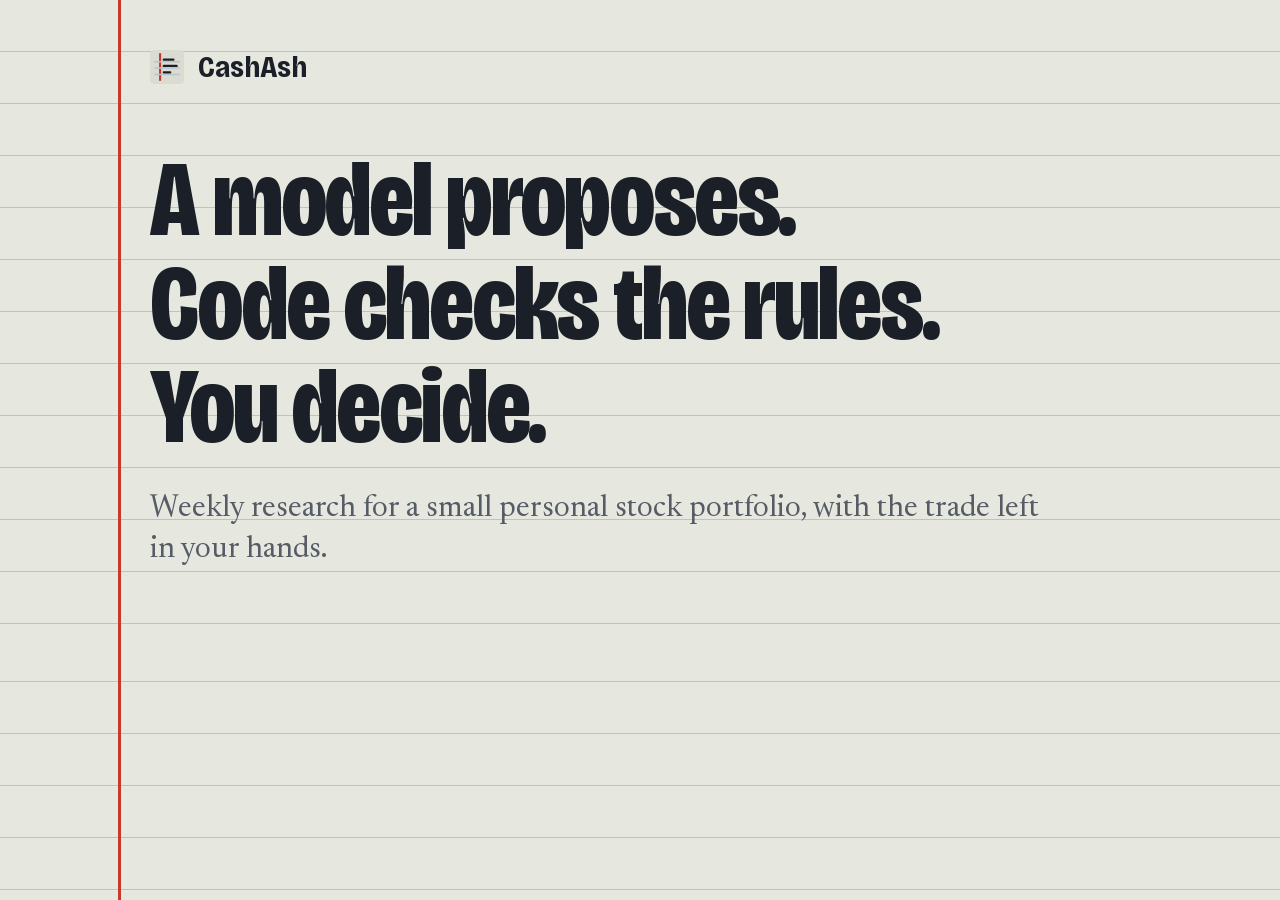
==== marketing/og-image.html @ 08f4b09a "Redesign the public site as a ledger sheet The first site was zdrowskit's chrome in a dark palette. " ====
<!doctype html>
<html lang="en">
<head>
<meta charset="utf-8">
<title>CashAsh link preview source</title>
<!--
  Source for site/assets/og-image.png, the 1200x630 link-preview image. It is
  not part of the built site; render it with headless Chrome from the repo root:

    "/Applications/Google Chrome.app/Contents/MacOS/Google Chrome" \
      --headless=new --disable-gpu --hide-scrollbars --window-size=1200,630 \
      --screenshot=marketing/site/assets/og-image.png marketing/og-image.html

  The palette comes from base.css so the preview cannot drift from the site.
  base.css declares its fonts relative to the site root, which does not resolve
  from here, so the two faces are declared again below under their own names.
-->
<link rel="stylesheet" href="site/assets/base.css">
<style>
@font-face {
  font-family: "OG Display";
  font-weight: 200 800;
  font-stretch: 75% 100%;
  src: url("site/assets/fonts/bricolage-grotesque.woff2") format("woff2");
}
@font-face {
  font-family: "OG Text";
  font-weight: 200 800;
  src: url("site/assets/fonts/newsreader.woff2") format("woff2");
}
html, body { width: 1200px; height: 630px; overflow: hidden; }
body {
  position: relative;
  background:
    linear-gradient(to right, transparent 118px, var(--margin) 118px, var(--margin) 121px, transparent 121px),
    repeating-linear-gradient(to bottom, transparent 0 51px, var(--rule) 51px 52px),
    var(--ledger);
  font-family: "OG Text", Georgia, serif;
}
.mark {
  position: absolute; top: 44px; left: 150px;
  display: flex; align-items: center; gap: 14px;
  font-family: "OG Display", sans-serif; font-size: 30px; font-weight: 700; font-stretch: 85%;
}
.mark svg { width: 34px; height: 34px; }
h1 {
  position: absolute; left: 150px; top: 148px; margin: 0; width: 980px;
  font-family: "OG Display", sans-serif; font-size: 108px; font-weight: 800; font-stretch: 78%;
  line-height: .96; letter-spacing: -.02em; color: var(--ink);
}
p {
  position: absolute; left: 150px; bottom: 60px; margin: 0; width: 900px;
  font-size: 30px; line-height: 1.35; color: var(--ink-2);
}
</style>
</head>
<body>
<div class="mark">
  <svg viewBox="0 0 32 32" aria-hidden="true">
    <rect width="32" height="32" rx="4" fill="var(--ledger-2)"/>
    <path d="M9.5 3v26" stroke="var(--margin)" stroke-width="2"/>
    <path d="M4 11h24M4 17h24M4 23h24" stroke="var(--rule)" stroke-width="1.5"/>
    <path d="M13 9h9M13 15h12M13 21h6" stroke="currentColor" stroke-width="2.2" stroke-linecap="round"/>
  </svg>
  CashAsh
</div>
<h1>A model proposes.<br>Code checks the rules.<br>You decide.</h1>
<p>Weekly research for a small personal stock portfolio, with the trade left in your hands.</p>
</body>
</html>
---- marketing/site/assets/base.css ----
/* Shared foundation for every page of the public site: the landing page and
 * the generated docs pages.
 *
 * This file is the single source of truth for the palette, the typefaces and
 * the site chrome. It is never linked with <link>; each page inlines it at
 * build time so every page stays a self-contained file. Consumers:
 *
 *   - marketing/build.py   landing page and docs template
 *
 * Font files are referenced relative to the site root ("assets/fonts/...").
 * The build rewrites that prefix for pages that live in a subdirectory, so
 * keep the url() form exactly as written here.
 *
 * Note for editors: never write the landing page's CSS placeholder token
 * literally in this file. It is inlined into that page, so the token would
 * reappear after substitution and fail the build's unresolved-token check.
 *
 * Page-specific rules belong with their page, not here. Only add something if
 * more than one page needs it.
 */

/* The design is a ledger sheet: the pale green-grey of ledger paper, blue
 * ruling, one red margin line. The red is spent on exactly two things — the
 * margin rule, and anything the rules refused — so it keeps its meaning. */
:root {
  --ledger: #e6e8df;
  --ledger-2: #dadcd2;
  --ledger-3: #c9ccbf;
  --ink: #1b2028;
  --ink-2: #565c66;
  --rule: #b9c3cf;
  --margin: #c9382c;
  --sourced: #2a6f4e;
  --line: rgba(27, 32, 40, .2);
  --line-strong: rgba(27, 32, 40, .55);
  --display: "Bricolage Grotesque", "Helvetica Neue", Arial, sans-serif;
  --text: "Newsreader", Georgia, "Times New Roman", serif;
}

@font-face {
  font-family: "Bricolage Grotesque";
  font-style: normal;
  font-weight: 200 800;
  font-stretch: 75% 100%;
  font-display: swap;
  src: url("assets/fonts/bricolage-grotesque.woff2") format("woff2");
}

@font-face {
  font-family: "Newsreader";
  font-style: normal;
  font-weight: 200 800;
  font-display: swap;
  src: url("assets/fonts/newsreader.woff2") format("woff2");
}

@font-face {
  font-family: "Newsreader";
  font-style: italic;
  font-weight: 200 800;
  font-display: swap;
  src: url("assets/fonts/newsreader-italic.woff2") format("woff2");
}

* { box-sizing: border-box; }

html { scroll-behavior: smooth; }

@media (prefers-reduced-motion: reduce) {
  html { scroll-behavior: auto; }
}

body {
  margin: 0;
  color: var(--ink);
  background: var(--ledger);
  font-family: var(--text);
  font-size: 18px;
  line-height: 1.55;
  font-optical-sizing: auto;
  -webkit-font-smoothing: antialiased;
}

a { color: inherit; }

:focus-visible {
  outline: 2px solid var(--ink);
  outline-offset: 3px;
}

::selection { background: var(--ink); color: var(--ledger); }

code, kbd {
  font-family: ui-monospace, "SF Mono", Menlo, Consolas, monospace;
  font-size: .82em;
  padding: 1px 5px;
  border-radius: 3px;
  background: var(--ledger-2);
}

.shell {
  width: min(1120px, calc(100% - 40px));
  margin: 0 auto;
}

/* Top bar: wordmark left, three links right. */
.topbar {
  display: flex;
  align-items: center;
  justify-content: space-between;
  gap: 24px;
  padding: 22px 0;
  font-family: var(--display);
}

.wordmark {
  display: inline-flex;
  align-items: center;
  gap: 10px;
  font-size: 22px;
  font-weight: 700;
  font-stretch: 85%;
  letter-spacing: -.01em;
  text-decoration: none;
}

.wordmark svg { width: 22px; height: 22px; }

.topbar nav { display: flex; gap: 26px; }

.topbar nav a {
  font-size: 16px;
  font-weight: 500;
  text-decoration: none;
  border-bottom: 1.5px solid transparent;
  padding-bottom: 2px;
}

.topbar nav a:hover { border-bottom-color: var(--ink); }

/* Footer: one hairline, a disclaimer, a link. */
footer {
  display: flex;
  flex-wrap: wrap;
  justify-content: space-between;
  gap: 8px 24px;
  padding: 26px 0 40px;
  border-top: 1px solid var(--line-strong);
  color: var(--ink-2);
  font-family: var(--display);
  font-size: 14px;
}

footer a { color: var(--ink); }

@media (max-width: 640px) {
  body { font-size: 17px; }
  .topbar { padding: 16px 0; }
  .topbar nav { gap: 16px; }
}
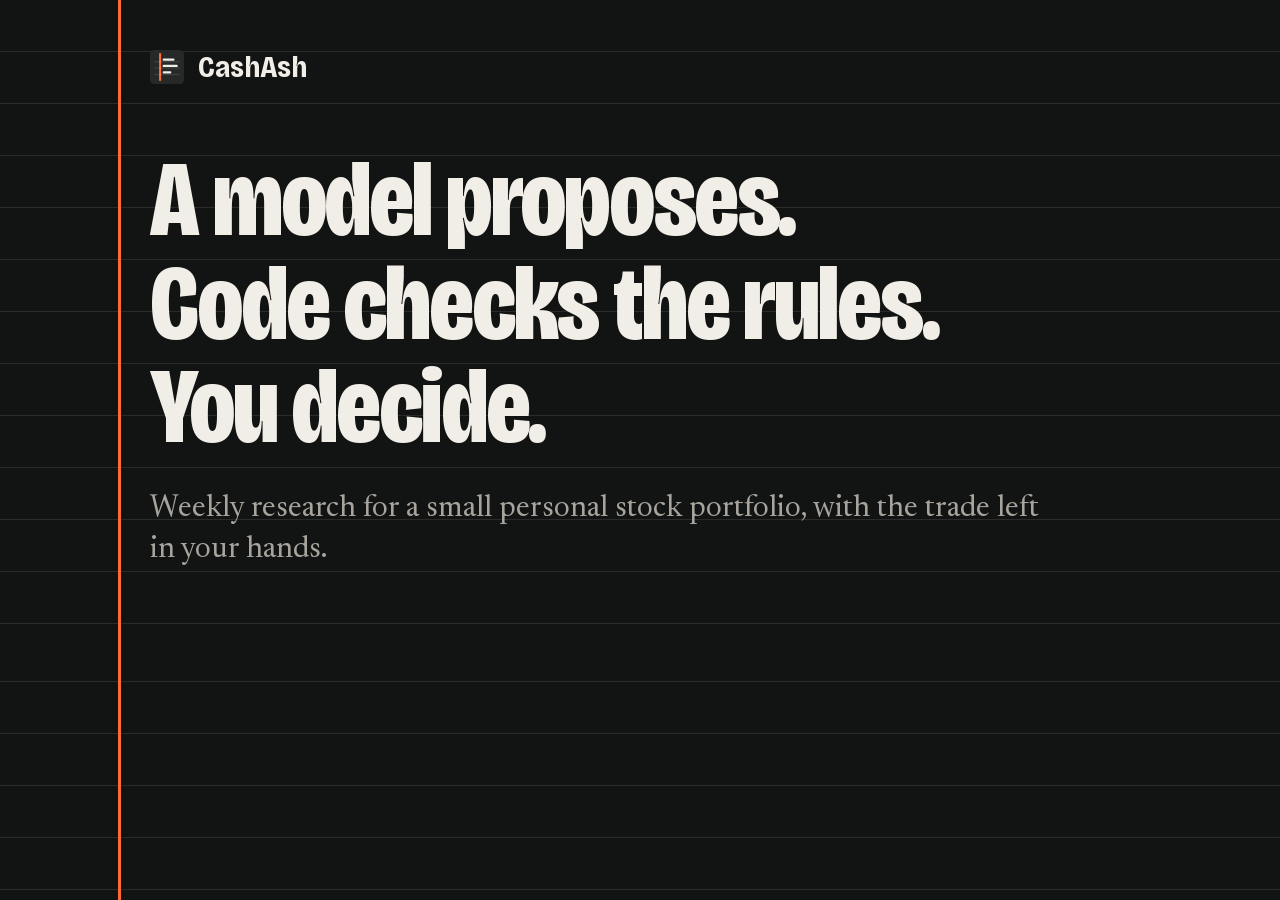
==== commit 1c6363a8: "Keep the ledger, move it into the dark The ledger-sheet design stays; the palette moves to ash-black" ====
--- a/marketing/og-image.html
+++ b/marketing/og-image.html
@@ -32,9 +32,9 @@
 body {
   position: relative;
   background:
-    linear-gradient(to right, transparent 118px, var(--margin) 118px, var(--margin) 121px, transparent 121px),
+    linear-gradient(to right, transparent 118px, var(--ember) 118px, var(--ember) 121px, transparent 121px),
     repeating-linear-gradient(to bottom, transparent 0 51px, var(--rule) 51px 52px),
-    var(--ledger);
+    var(--ash-black);
   font-family: "OG Text", Georgia, serif;
 }
 .mark {
@@ -46,19 +46,19 @@
 h1 {
   position: absolute; left: 150px; top: 148px; margin: 0; width: 980px;
   font-family: "OG Display", sans-serif; font-size: 108px; font-weight: 800; font-stretch: 78%;
-  line-height: .96; letter-spacing: -.02em; color: var(--ink);
+  line-height: .96; letter-spacing: -.02em; color: var(--bone);
 }
 p {
   position: absolute; left: 150px; bottom: 60px; margin: 0; width: 900px;
-  font-size: 30px; line-height: 1.35; color: var(--ink-2);
+  font-size: 30px; line-height: 1.35; color: var(--ash);
 }
 </style>
 </head>
 <body>
 <div class="mark">
   <svg viewBox="0 0 32 32" aria-hidden="true">
-    <rect width="32" height="32" rx="4" fill="var(--ledger-2)"/>
-    <path d="M9.5 3v26" stroke="var(--margin)" stroke-width="2"/>
+    <rect width="32" height="32" rx="4" fill="var(--charcoal-2)"/>
+    <path d="M9.5 3v26" stroke="var(--ember)" stroke-width="2"/>
     <path d="M4 11h24M4 17h24M4 23h24" stroke="var(--rule)" stroke-width="1.5"/>
     <path d="M13 9h9M13 15h12M13 21h6" stroke="currentColor" stroke-width="2.2" stroke-linecap="round"/>
   </svg>
--- a/marketing/site/assets/base.css
+++ b/marketing/site/assets/base.css
@@ -19,20 +19,24 @@
  * more than one page needs it.
  */
 
-/* The design is a ledger sheet: the pale green-grey of ledger paper, blue
- * ruling, one red margin line. The red is spent on exactly two things — the
- * margin rule, and anything the rules refused — so it keeps its meaning. */
+/* The design is a ledger sheet kept in the dark: an ash-black ground, faint
+ * ruling, one ember margin line. Ember is the brand and the calls to action;
+ * the two verdict colours are spent on meaning only — teal for a sourced
+ * finding or an approval, red for anything the rules refused — so neither
+ * ever decorates. */
 :root {
-  --ledger: #e6e8df;
-  --ledger-2: #dadcd2;
-  --ledger-3: #c9ccbf;
-  --ink: #1b2028;
-  --ink-2: #565c66;
-  --rule: #b9c3cf;
-  --margin: #c9382c;
-  --sourced: #2a6f4e;
-  --line: rgba(27, 32, 40, .2);
-  --line-strong: rgba(27, 32, 40, .55);
+  --ash-black: #121313;
+  --charcoal: #1c1e1d;
+  --charcoal-2: #262928;
+  --ash: #a7a49d;
+  --bone: #f1eee7;
+  --ember: #ff6b35;
+  --ember-hot: #ff9a62;
+  --profit: #62bfa5;
+  --loss: #d85c5c;
+  --rule: rgba(241, 238, 231, .11);
+  --line: rgba(241, 238, 231, .14);
+  --line-strong: rgba(241, 238, 231, .34);
   --display: "Bricolage Grotesque", "Helvetica Neue", Arial, sans-serif;
   --text: "Newsreader", Georgia, "Times New Roman", serif;
 }
@@ -72,8 +76,8 @@
 
 body {
   margin: 0;
-  color: var(--ink);
-  background: var(--ledger);
+  color: var(--bone);
+  background: var(--ash-black);
   font-family: var(--text);
   font-size: 18px;
   line-height: 1.55;
@@ -84,18 +88,18 @@
 a { color: inherit; }
 
 :focus-visible {
-  outline: 2px solid var(--ink);
+  outline: 2px solid var(--ember-hot);
   outline-offset: 3px;
 }
 
-::selection { background: var(--ink); color: var(--ledger); }
+::selection { background: var(--ember); color: var(--ash-black); }
 
 code, kbd {
   font-family: ui-monospace, "SF Mono", Menlo, Consolas, monospace;
   font-size: .82em;
   padding: 1px 5px;
   border-radius: 3px;
-  background: var(--ledger-2);
+  background: var(--charcoal-2);
 }
 
 .shell {
@@ -136,7 +140,7 @@
   padding-bottom: 2px;
 }
 
-.topbar nav a:hover { border-bottom-color: var(--ink); }
+.topbar nav a:hover { border-bottom-color: var(--ember); }
 
 /* Footer: one hairline, a disclaimer, a link. */
 footer {
@@ -146,12 +150,12 @@
   gap: 8px 24px;
   padding: 26px 0 40px;
   border-top: 1px solid var(--line-strong);
-  color: var(--ink-2);
+  color: var(--ash);
   font-family: var(--display);
   font-size: 14px;
 }
 
-footer a { color: var(--ink); }
+footer a { color: var(--bone); }
 
 @media (max-width: 640px) {
   body { font-size: 17px; }
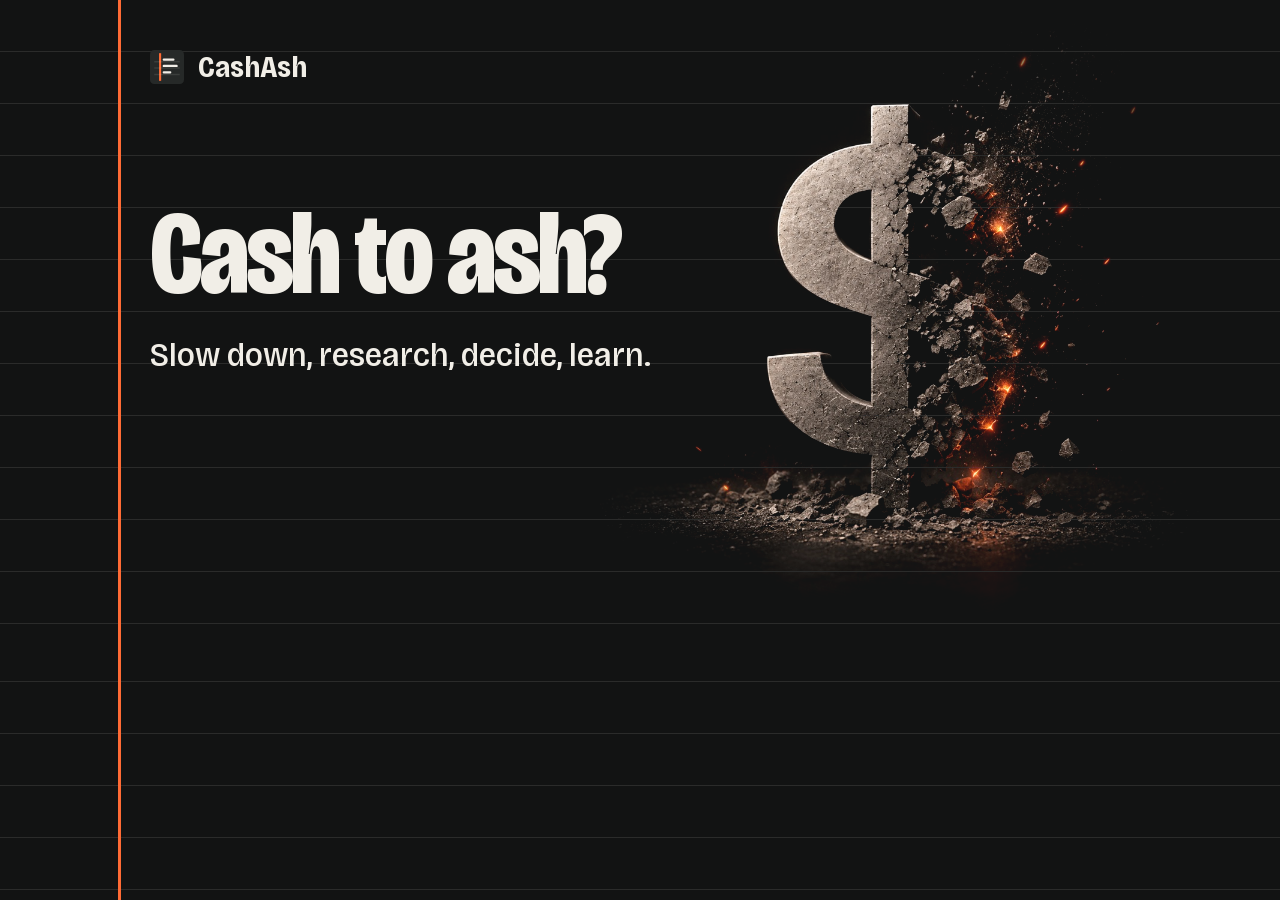
==== commit 8e481796: "Lead with the question, and take the owner's numbers off the page The hero is now "Cash to ash? / Sl" ====
--- a/marketing/og-image.html
+++ b/marketing/og-image.html
@@ -44,13 +44,20 @@
 }
 .mark svg { width: 34px; height: 34px; }
 h1 {
-  position: absolute; left: 150px; top: 148px; margin: 0; width: 980px;
-  font-family: "OG Display", sans-serif; font-size: 108px; font-weight: 800; font-stretch: 78%;
-  line-height: .96; letter-spacing: -.02em; color: var(--bone);
+  position: absolute; left: 150px; top: 200px; margin: 0; z-index: 1;
+  font-family: "OG Display", sans-serif; font-size: 118px; font-weight: 800; font-stretch: 78%;
+  line-height: .92; letter-spacing: -.025em; color: var(--bone);
 }
 p {
-  position: absolute; left: 150px; bottom: 60px; margin: 0; width: 900px;
-  font-size: 30px; line-height: 1.35; color: var(--ash);
+  position: absolute; left: 150px; top: 335px; margin: 0; width: 560px; z-index: 1;
+  font-family: "OG Display", sans-serif; font-size: 34px; font-weight: 500; font-stretch: 92%;
+  line-height: 1.2; color: var(--bone);
+}
+img {
+  position: absolute; right: 0; top: 15px; width: 600px; height: 600px;
+  mix-blend-mode: lighten;
+  mask-image: radial-gradient(ellipse 62% 62% at 50% 52%, #000 60%, transparent 100%);
+  -webkit-mask-image: radial-gradient(ellipse 62% 62% at 50% 52%, #000 60%, transparent 100%);
 }
 </style>
 </head>
@@ -64,7 +71,8 @@
   </svg>
   CashAsh
 </div>
-<h1>A model proposes.<br>Code checks the rules.<br>You decide.</h1>
-<p>Weekly research for a small personal stock portfolio, with the trade left in your hands.</p>
+<h1>Cash to ash?</h1>
+<p>Slow down, research, decide, learn.</p>
+<img src="site/assets/cash-ash-hero.jpg" alt="">
 </body>
 </html>
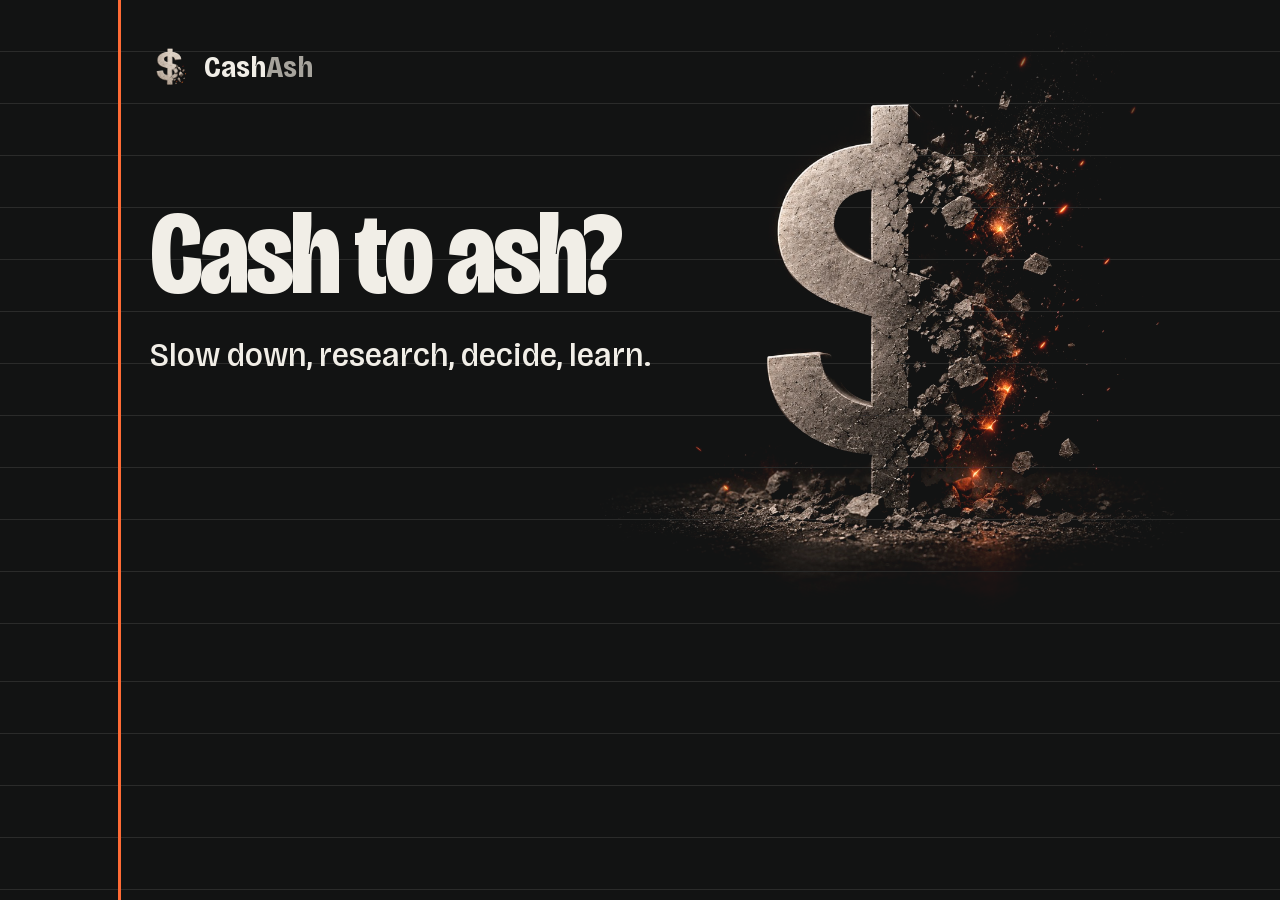
==== commit a76c3fb4: "Give the site a mark, and let the name print its own rhyme The ledger favicon read as a notes icon a" ====
--- a/marketing/og-image.html
+++ b/marketing/og-image.html
@@ -39,10 +39,11 @@
 }
 .mark {
   position: absolute; top: 44px; left: 150px;
-  display: flex; align-items: center; gap: 14px;
+  display: flex; align-items: center;
   font-family: "OG Display", sans-serif; font-size: 30px; font-weight: 700; font-stretch: 85%;
 }
-.mark svg { width: 34px; height: 34px; }
+.mark .logo { width: 40px; height: 40px; margin-right: 14px; mix-blend-mode: lighten; mask-image: none; -webkit-mask-image: none; position: static; }
+.mark i { font-style: normal; color: var(--ash); }
 h1 {
   position: absolute; left: 150px; top: 200px; margin: 0; z-index: 1;
   font-family: "OG Display", sans-serif; font-size: 118px; font-weight: 800; font-stretch: 78%;
@@ -63,13 +64,8 @@
 </head>
 <body>
 <div class="mark">
-  <svg viewBox="0 0 32 32" aria-hidden="true">
-    <rect width="32" height="32" rx="4" fill="var(--charcoal-2)"/>
-    <path d="M9.5 3v26" stroke="var(--ember)" stroke-width="2"/>
-    <path d="M4 11h24M4 17h24M4 23h24" stroke="var(--rule)" stroke-width="1.5"/>
-    <path d="M13 9h9M13 15h12M13 21h6" stroke="currentColor" stroke-width="2.2" stroke-linecap="round"/>
-  </svg>
-  CashAsh
+  <img class="logo" src="site/assets/mark.png" alt="">
+  Cash<i>Ash</i>
 </div>
 <h1>Cash to ash?</h1>
 <p>Slow down, research, decide, learn.</p>
--- a/marketing/site/assets/base.css
+++ b/marketing/site/assets/base.css
@@ -120,7 +120,10 @@
 .wordmark {
   display: inline-flex;
   align-items: center;
-  gap: 10px;
+  /* No gap: the name is one word, and inline-flex would treat "Cash" and the
+     "Ash" element as two items and space them apart. The mark carries the
+     separation with its own margin instead. */
+  gap: 0;
   font-size: 22px;
   font-weight: 700;
   font-stretch: 85%;
@@ -128,7 +131,19 @@
   text-decoration: none;
 }
 
-.wordmark svg { width: 22px; height: 22px; }
+/* The mark is a photograph of a stone dollar going to ash on a ground a
+   shade darker than the page. Lighten drops that ground out, so the mark sits
+   on the page with no visible tile. A dollar glyph is mostly negative space,
+   so it needs to run larger than the type beside it to look the same size. */
+.wordmark img {
+  width: 26px;
+  height: 26px;
+  margin-right: 10px;
+  mix-blend-mode: lighten;
+}
+
+/* "Ash" printed in the colour named ash. */
+.wordmark i { font-style: normal; color: var(--ash); }
 
 .topbar nav { display: flex; gap: 26px; }
 
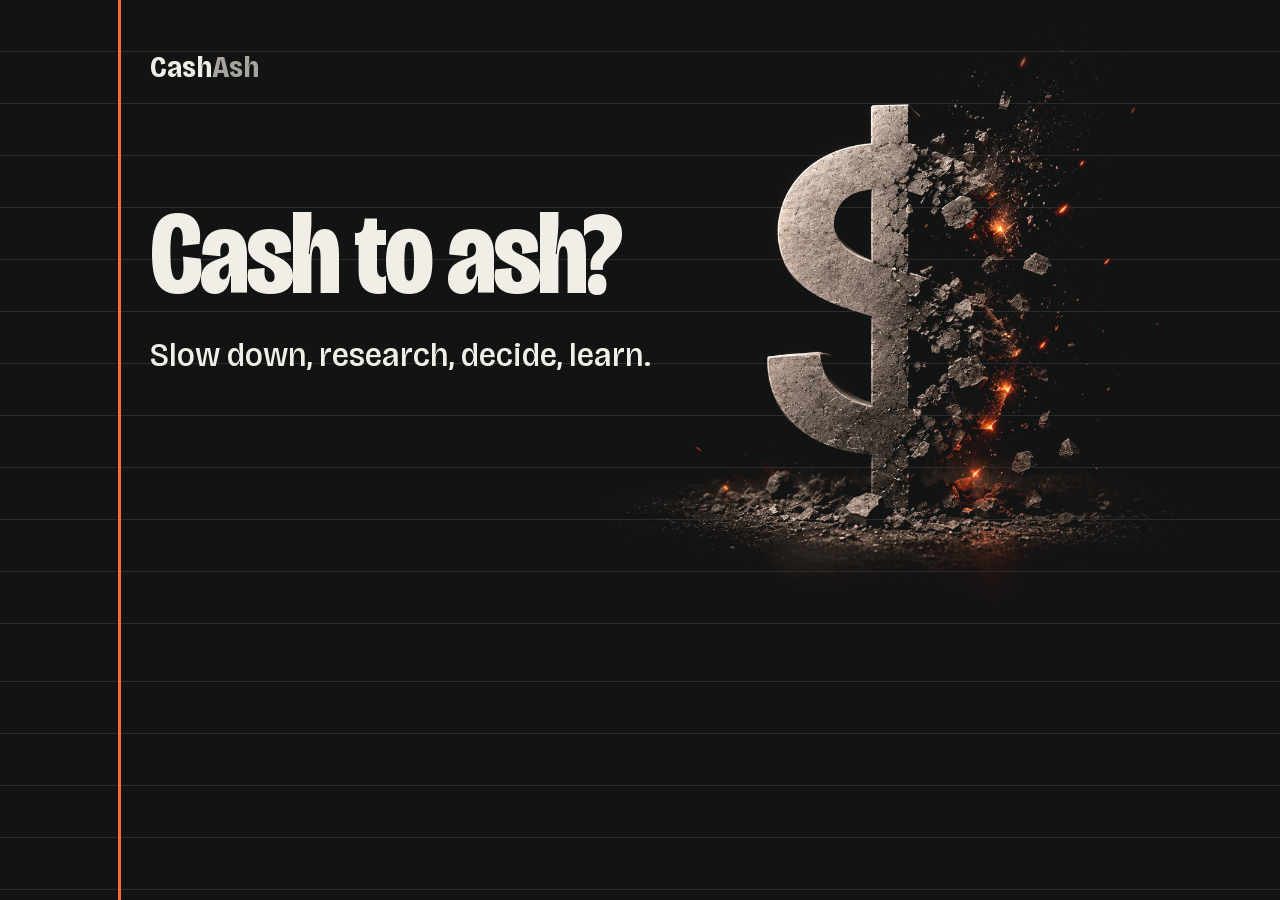
==== commit 3aa1f4e7: "Let the name hold the corner on its own Three icons were tried beside the wordmark: a ledger sheet, " ====
--- a/marketing/og-image.html
+++ b/marketing/og-image.html
@@ -42,7 +42,6 @@
   display: flex; align-items: center;
   font-family: "OG Display", sans-serif; font-size: 30px; font-weight: 700; font-stretch: 85%;
 }
-.mark .logo { width: 40px; height: 40px; margin-right: 14px; mix-blend-mode: lighten; mask-image: none; -webkit-mask-image: none; position: static; }
 .mark i { font-style: normal; color: var(--ash); }
 h1 {
   position: absolute; left: 150px; top: 200px; margin: 0; z-index: 1;
@@ -63,10 +62,7 @@
 </style>
 </head>
 <body>
-<div class="mark">
-  <img class="logo" src="site/assets/mark.png" alt="">
-  Cash<i>Ash</i>
-</div>
+<div class="mark">Cash<i>Ash</i></div>
 <h1>Cash to ash?</h1>
 <p>Slow down, research, decide, learn.</p>
 <img src="site/assets/cash-ash-hero.jpg" alt="">
--- a/marketing/site/assets/base.css
+++ b/marketing/site/assets/base.css
@@ -118,31 +118,18 @@
 }
 
 .wordmark {
-  display: inline-flex;
-  align-items: center;
-  /* No gap: the name is one word, and inline-flex would treat "Cash" and the
-     "Ash" element as two items and space them apart. The mark carries the
-     separation with its own margin instead. */
-  gap: 0;
-  font-size: 22px;
+  /* Inline-block, not flex: the name is one word, and flex would treat "Cash"
+     and the "Ash" element as two items to be spaced apart. */
+  display: inline-block;
+  font-size: 26px;
   font-weight: 700;
   font-stretch: 85%;
-  letter-spacing: -.01em;
+  letter-spacing: -.015em;
   text-decoration: none;
 }
 
-/* The mark is a photograph of a stone dollar going to ash on a ground a
-   shade darker than the page. Lighten drops that ground out, so the mark sits
-   on the page with no visible tile. A dollar glyph is mostly negative space,
-   so it needs to run larger than the type beside it to look the same size. */
-.wordmark img {
-  width: 26px;
-  height: 26px;
-  margin-right: 10px;
-  mix-blend-mode: lighten;
-}
-
-/* "Ash" printed in the colour named ash. */
+/* "Ash" printed in the colour named ash. The name carries the corner on its
+   own; every icon tried beside it read weaker than the type. */
 .wordmark i { font-style: normal; color: var(--ash); }
 
 .topbar nav { display: flex; gap: 26px; }
